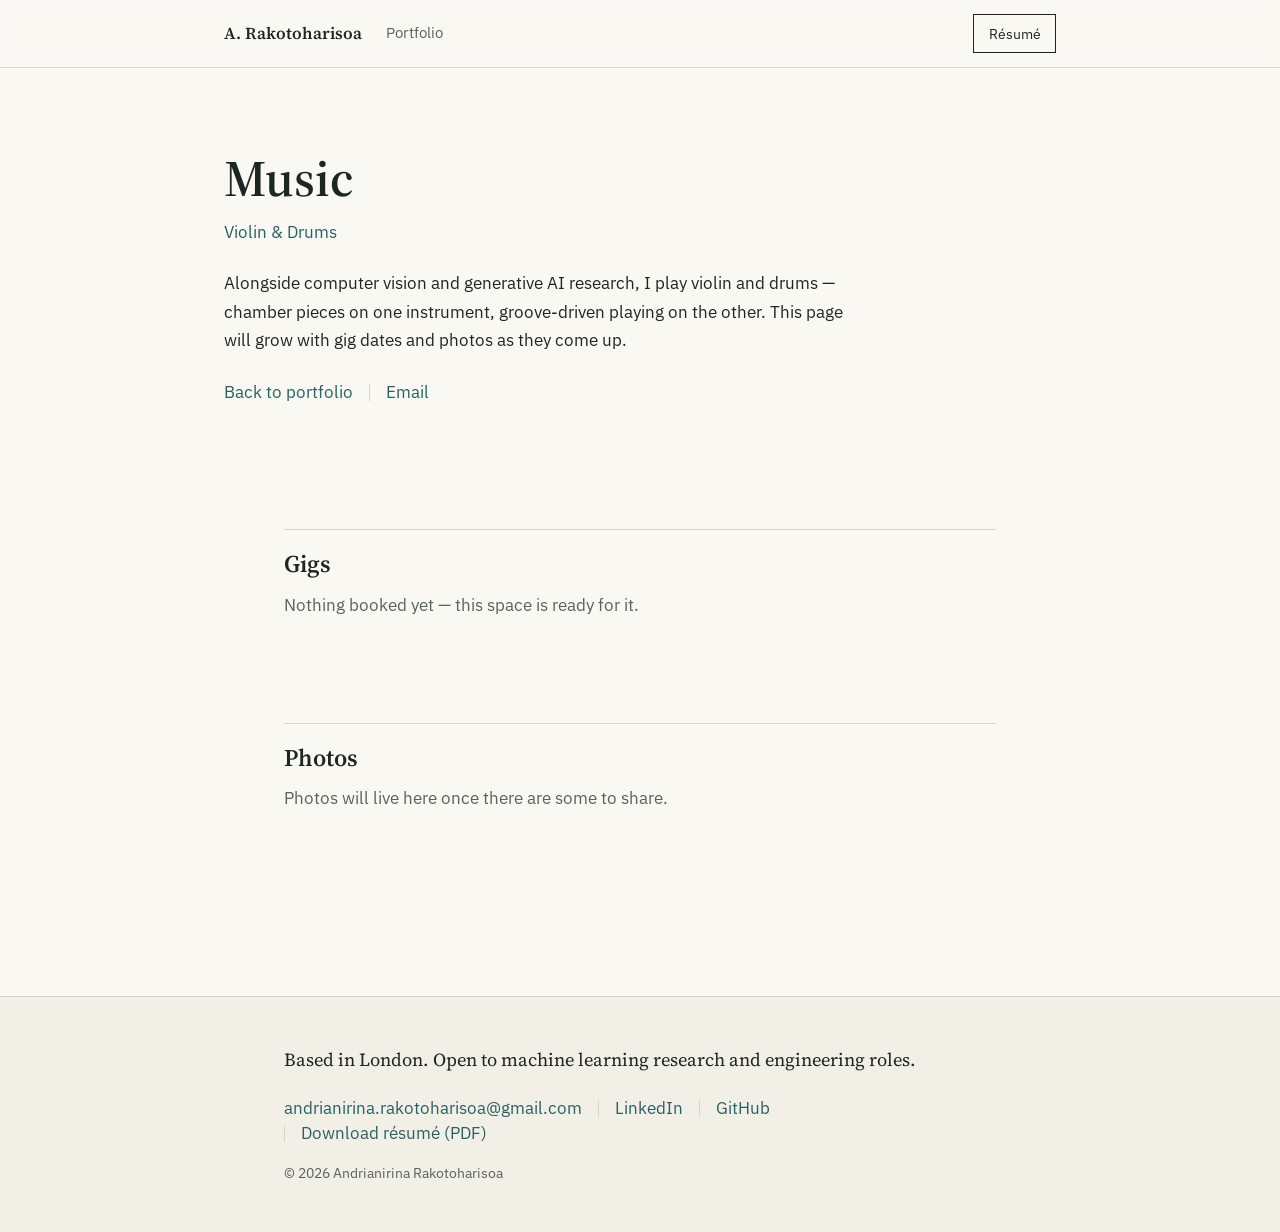
==== music.html @ e031eeb1 "Updated to account for personal interests" ====
<!DOCTYPE html>
<html lang="en">
<head>
<meta charset="UTF-8">
<meta name="viewport" content="width=device-width, initial-scale=1.0">
<title>Music — Andrianirina Rakotoharisoa</title>
<meta name="description" content="Violin and drums, alongside machine learning research — gig dates and photos.">
<link rel="icon" href="data:image/svg+xml,%3Csvg xmlns='http://www.w3.org/2000/svg' viewBox='0 0 32 32'%3E%3Crect width='32' height='32' rx='6' fill='%232C5F63'/%3E%3Ctext x='16' y='22' font-family='Georgia,serif' font-size='15' fill='%23FAF8F3' text-anchor='middle'%3EAR%3C/text%3E%3C/svg%3E">
<link rel="preconnect" href="https://fonts.googleapis.com">
<link rel="preconnect" href="https://fonts.gstatic.com" crossorigin>
<link href="https://fonts.googleapis.com/css2?family=Source+Serif+4:ital,opsz,wght@0,8..60,400;0,8..60,500;0,8..60,600;0,8..60,700;1,8..60,400&family=IBM+Plex+Sans:wght@400;500;600&display=swap" rel="stylesheet">
<link rel="stylesheet" href="style.css">
</head>
<body>

<a class="skip-link" href="#main">Skip to content</a>

<header class="site-header">
  <div class="header-inner">
    <a class="mark" href="index.html">A. Rakotoharisoa</a>
    <nav aria-label="Primary">
      <a href="index.html">Portfolio</a>
    </nav>
    <a class="resume-btn" href="resume.pdf" download>Résumé</a>
  </div>
</header>

<main id="main">

  <section class="hero" id="top">
    <div class="hero-inner">
      <h1>Music</h1>
      <p class="role">Violin &amp; Drums</p>
      <p class="bio">Alongside computer vision and generative AI research, I play violin and drums — chamber pieces on one instrument, groove-driven playing on the other. This page will grow with gig dates and photos as they come up.</p>
      <div class="link-row hero-links">
        <a href="index.html">Back to portfolio</a>
        <a href="mailto:andrianirina.rakotoharisoa@gmail.com">Email</a>
      </div>
    </div>
  </section>

  <section id="gigs" class="section">
    <h2>Gigs</h2>
    <p class="section-note">Nothing booked yet — this space is ready for it.</p>
    <ul class="gig-list">
      <!-- Add a gig like this:
      <li>
        <span class="gig-date">12 Oct 2026</span>
        <span class="gig-details">Venue name, city — violin, chamber quartet</span>
      </li>
      -->
    </ul>
  </section>

  <section id="photos" class="section">
    <h2>Photos</h2>
    <p class="section-note">Photos will live here once there are some to share.</p>
    <div class="photo-grid">
      <!-- Add a photo like this. Put the image file in an /images folder in the repo, then:
      <figure>
        <img src="images/gig-1.jpg" alt="Describe the photo">
        <figcaption>Short caption</figcaption>
      </figure>
      -->
    </div>
  </section>

</main>

<footer id="contact" class="site-footer">
  <div class="footer-inner">
    <p class="footer-lead">Based in London. Open to machine learning research and engineering roles.</p>
    <div class="link-row footer-links">
      <a href="mailto:andrianirina.rakotoharisoa@gmail.com">andrianirina.rakotoharisoa@gmail.com</a>
      <a href="https://www.linkedin.com/in/andrianirina-r-228589144/" target="_blank" rel="noopener">LinkedIn</a>
      <a href="https://github.com/andrianirinarakotoharisoa" target="_blank" rel="noopener">GitHub</a>
      <a href="resume.pdf" download>Download résumé (PDF)</a>
    </div>
    <p class="copyright">© 2026 Andrianirina Rakotoharisoa</p>
  </div>
</footer>

</body>
</html>
---- style.css ----
/* ---------- Tokens ---------- */
:root {
  --paper: #FAF8F3;
  --paper-2: #F2EFE7;
  --ink: #1E2624;
  --ink-muted: #58635D;
  --accent: #2C5F63;
  --accent-tint: #E4EDEC;
  --rule: #DAD4C4;

  --font-serif: "Source Serif 4", Georgia, "Times New Roman", serif;
  --font-sans: "IBM Plex Sans", -apple-system, BlinkMacSystemFont, "Segoe UI", sans-serif;

  --content-width: 760px;
  --wide-width: 880px;
}

/* ---------- Reset ---------- */
* { box-sizing: border-box; }
html { scroll-behavior: auto; }
@media (prefers-reduced-motion: no-preference) {
  html { scroll-behavior: smooth; }
}
body {
  margin: 0;
  background: var(--paper);
  color: var(--ink);
  font-family: var(--font-sans);
  font-size: 17px;
  line-height: 1.65;
  -webkit-font-smoothing: antialiased;
}
h1, h2, h3 { font-family: var(--font-serif); font-weight: 600; line-height: 1.2; margin: 0; }
p { margin: 0 0 1em; }
ul, ol { margin: 0; padding: 0; list-style: none; }
a { color: inherit; text-decoration: none; }
img { max-width: 100%; display: block; }

:focus-visible {
  outline: 2px solid var(--accent);
  outline-offset: 3px;
}

.skip-link {
  position: absolute;
  left: -9999px;
  top: 0;
  background: var(--ink);
  color: var(--paper);
  padding: 0.75em 1em;
  z-index: 100;
}
.skip-link:focus {
  left: 1em;
  top: 1em;
}

/* ---------- Layout helpers ---------- */
.section {
  max-width: var(--content-width);
  margin: 0 auto;
  padding: 4.5rem 1.5rem 0;
  scroll-margin-top: 5rem;
}
.section:last-of-type { padding-bottom: 4.5rem; }
.section h2 {
  font-size: 1.5rem;
  border-top: 1px solid var(--rule);
  padding-top: 1.25rem;
  margin-bottom: 1.75rem;
}
.section-note {
  color: var(--ink-muted);
  margin-top: -1rem;
  margin-bottom: 2rem;
  max-width: 56ch;
}

/* ---------- Link rows (contact, footer, languages) ---------- */
.link-row {
  display: flex;
  flex-wrap: wrap;
  row-gap: 0.5rem;
}
.link-row a,
.link-row span {
  padding: 0 1rem;
  border-left: 1px solid var(--rule);
  line-height: 1;
}
.link-row a:first-child,
.link-row span:first-child {
  padding-left: 0;
  border-left: none;
}
.link-row a {
  color: var(--accent);
}
.link-row a:hover,
.link-row a:focus-visible {
  text-decoration: underline;
}
.link-row span {
  color: var(--ink-muted);
  font-size: 0.9rem;
}

/* ---------- Header / nav ---------- */
.site-header {
  position: sticky;
  top: 0;
  z-index: 10;
  background: rgba(250, 248, 243, 0.92);
  backdrop-filter: blur(6px);
  border-bottom: 1px solid var(--rule);
}
.header-inner {
  max-width: var(--wide-width);
  margin: 0 auto;
  padding: 0.9rem 1.5rem;
  display: flex;
  align-items: center;
  gap: 1.5rem;
}
.mark {
  font-family: var(--font-serif);
  font-weight: 600;
  font-size: 1.05rem;
  white-space: nowrap;
}
.site-header nav {
  display: flex;
  flex-wrap: wrap;
  gap: 0.25rem 1.1rem;
  margin-right: auto;
  font-size: 0.92rem;
}
.site-header nav a {
  color: var(--ink-muted);
  padding: 0.2rem 0;
  border-bottom: 1px solid transparent;
}
.site-header nav a:hover,
.site-header nav a:focus-visible {
  color: var(--ink);
}
.site-header nav a.active {
  color: var(--accent);
  border-bottom-color: var(--accent);
}
.resume-btn {
  border: 1px solid var(--ink);
  padding: 0.4rem 0.9rem;
  font-size: 0.9rem;
  white-space: nowrap;
  transition: background 0.15s ease, color 0.15s ease;
}
.resume-btn:hover,
.resume-btn:focus-visible {
  background: var(--ink);
  color: var(--paper);
}

/* ---------- Hero ---------- */
.hero {
  position: relative;
  max-width: var(--wide-width);
  margin: 0 auto;
  padding: 5rem 1.5rem 3.5rem;
  overflow: hidden;
  scroll-margin-top: 5rem;
}
.hero-inner {
  max-width: var(--content-width);
  position: relative;
  z-index: 1;
}
@media (prefers-reduced-motion: no-preference) {
  .hero-inner > * {
    animation: rise 0.7s ease both;
  }
  .hero-inner > *:nth-child(2) { animation-delay: 0.08s; }
  .hero-inner > *:nth-child(3) { animation-delay: 0.16s; }
  .hero-inner > *:nth-child(4) { animation-delay: 0.24s; }
}
@keyframes rise {
  from { opacity: 0; transform: translateY(10px); }
  to { opacity: 1; transform: translateY(0); }
}
.hero h1 {
  font-size: clamp(2.1rem, 4.6vw, 3.2rem);
  margin-bottom: 0.6rem;
}
.hero .role {
  font-size: 1.05rem;
  color: var(--accent);
  margin-bottom: 1.4rem;
}
.hero .bio {
  font-size: 1.08rem;
  max-width: 62ch;
  margin-bottom: 1.8rem;
}
.orbit-decoration {
  position: absolute;
  top: -60px;
  right: -80px;
  width: 420px;
  height: 420px;
  pointer-events: none;
}
.orbit-decoration ellipse {
  fill: none;
  stroke: var(--accent);
  stroke-opacity: 0.32;
  stroke-width: 1.2;
}
.orbit-decoration circle {
  fill: var(--accent);
  fill-opacity: 0.55;
}
@media (max-width: 820px) {
  .orbit-decoration { width: 280px; height: 280px; top: -40px; right: -60px; opacity: 0.7; }
}
@media (max-width: 560px) {
  .orbit-decoration { display: none; }
}

/* ---------- Selected work ---------- */
.work-list {
  display: flex;
  flex-direction: column;
  gap: 2rem;
}
.work-item {
  border-left: 2px solid var(--accent);
  padding-left: 1.25rem;
}
.work-item h3 {
  font-size: 1.15rem;
  margin-bottom: 0.5rem;
}
.work-meta {
  color: var(--ink-muted);
  font-size: 0.92rem;
  margin-bottom: 0;
}

.currently-list {
  display: flex;
  flex-direction: column;
  gap: 0.5rem;
  margin-top: 0.75rem;
}
.currently-list li {
  position: relative;
  padding-left: 1.1rem;
  color: var(--ink-muted);
  font-size: 0.95rem;
}
.currently-list li::before {
  content: "";
  position: absolute;
  left: 0;
  top: 0.6em;
  width: 5px;
  height: 5px;
  background: var(--rule);
  border-radius: 50%;
}

/* ---------- Inline links within body copy ---------- */
.section p a,
.hero-inner .bio a {
  color: var(--accent);
  text-decoration: underline;
  text-decoration-color: var(--rule);
  text-underline-offset: 3px;
}
.section p a:hover,
.section p a:focus-visible,
.hero-inner .bio a:hover,
.hero-inner .bio a:focus-visible {
  text-decoration-color: currentColor;
}

/* ---------- Music page: gigs & photos ---------- */
.gig-list {
  display: flex;
  flex-direction: column;
}
.gig-list li {
  display: flex;
  flex-wrap: wrap;
  gap: 0.4rem 1.5rem;
  border-top: 1px solid var(--rule);
  padding: 1rem 0;
}
.gig-date {
  color: var(--ink-muted);
  font-size: 0.9rem;
  min-width: 110px;
}
.gig-details { flex: 1; }

.photo-grid {
  display: grid;
  grid-template-columns: repeat(auto-fit, minmax(180px, 1fr));
  gap: 1.5rem;
}
.photo-grid figure { margin: 0; }
.photo-grid img {
  width: 100%;
  height: auto;
  display: block;
}
.photo-grid figcaption {
  font-size: 0.85rem;
  color: var(--ink-muted);
  margin-top: 0.5rem;
}

/* ---------- Timeline (experience) ---------- */
.timeline {
  display: flex;
  flex-direction: column;
  gap: 2.5rem;
}
.timeline > li {
  display: grid;
  grid-template-columns: 150px 1fr;
  gap: 1.5rem;
}
.tl-date {
  color: var(--ink-muted);
  font-size: 0.9rem;
  padding-top: 0.2rem;
}
.tl-content h3 {
  font-size: 1.1rem;
  margin-bottom: 0.3rem;
}
.tl-org {
  color: var(--accent);
  font-size: 0.92rem;
  margin-bottom: 0.7rem;
}
.tl-content ul {
  display: flex;
  flex-direction: column;
  gap: 0.5rem;
}
.tl-content li {
  position: relative;
  padding-left: 1.1rem;
}
.tl-content li::before {
  content: "";
  position: absolute;
  left: 0;
  top: 0.6em;
  width: 5px;
  height: 5px;
  background: var(--rule);
  border-radius: 50%;
}
@media (max-width: 640px) {
  .timeline > li { grid-template-columns: 1fr; gap: 0.4rem; }
  .tl-date { font-size: 0.85rem; }
}

/* ---------- Publications ---------- */
.pub-list {
  display: flex;
  flex-direction: column;
}
.pub-list li {
  padding: 1.25rem 0;
  border-top: 1px solid var(--rule);
}
.pub-list li:last-child {
  border-bottom: 1px solid var(--rule);
}
.pub-title {
  font-family: var(--font-serif);
  font-size: 1.05rem;
  margin-bottom: 0.3rem;
}
.pub-authors {
  color: var(--ink-muted);
  font-size: 0.92rem;
  margin-bottom: 0.2rem;
}
.pub-venue {
  color: var(--ink-muted);
  font-size: 0.92rem;
  margin-bottom: 0;
}
.pub-venue a {
  color: var(--accent);
}
.pub-venue a:hover,
.pub-venue a:focus-visible {
  text-decoration: underline;
}

/* ---------- Education ---------- */
.edu-list {
  display: flex;
  flex-direction: column;
  gap: 2rem;
  margin-bottom: 1.5rem;
}
.edu-list h3 {
  font-size: 1.1rem;
  margin-bottom: 0.3rem;
}
.edu-org {
  color: var(--accent);
  font-size: 0.92rem;
  margin-bottom: 0.7rem;
}
.training-note {
  color: var(--ink-muted);
  font-size: 0.92rem;
  border-top: 1px solid var(--rule);
  padding-top: 1.25rem;
}

/* ---------- Skills ---------- */
.skills-grid {
  display: grid;
  grid-template-columns: repeat(auto-fit, minmax(200px, 1fr));
  gap: 1.75rem 2rem;
}
.skills-grid h3 {
  font-size: 0.95rem;
  color: var(--accent);
  margin-bottom: 0.35rem;
}
.skills-grid p {
  font-size: 0.95rem;
  color: var(--ink-muted);
  margin-bottom: 0;
}

/* ---------- Footer ---------- */
.site-footer {
  background: var(--paper-2);
  border-top: 1px solid var(--rule);
  margin-top: 5rem;
}
.footer-inner {
  max-width: var(--content-width);
  margin: 0 auto;
  padding: 3rem 1.5rem;
}
.footer-lead {
  font-family: var(--font-serif);
  font-size: 1.15rem;
  margin-bottom: 1.5rem;
}
.footer-links {
  margin-bottom: 1.25rem;
}
.languages {
  margin-bottom: 1.75rem;
}
.copyright {
  color: var(--ink-muted);
  font-size: 0.85rem;
  margin-bottom: 0;
}
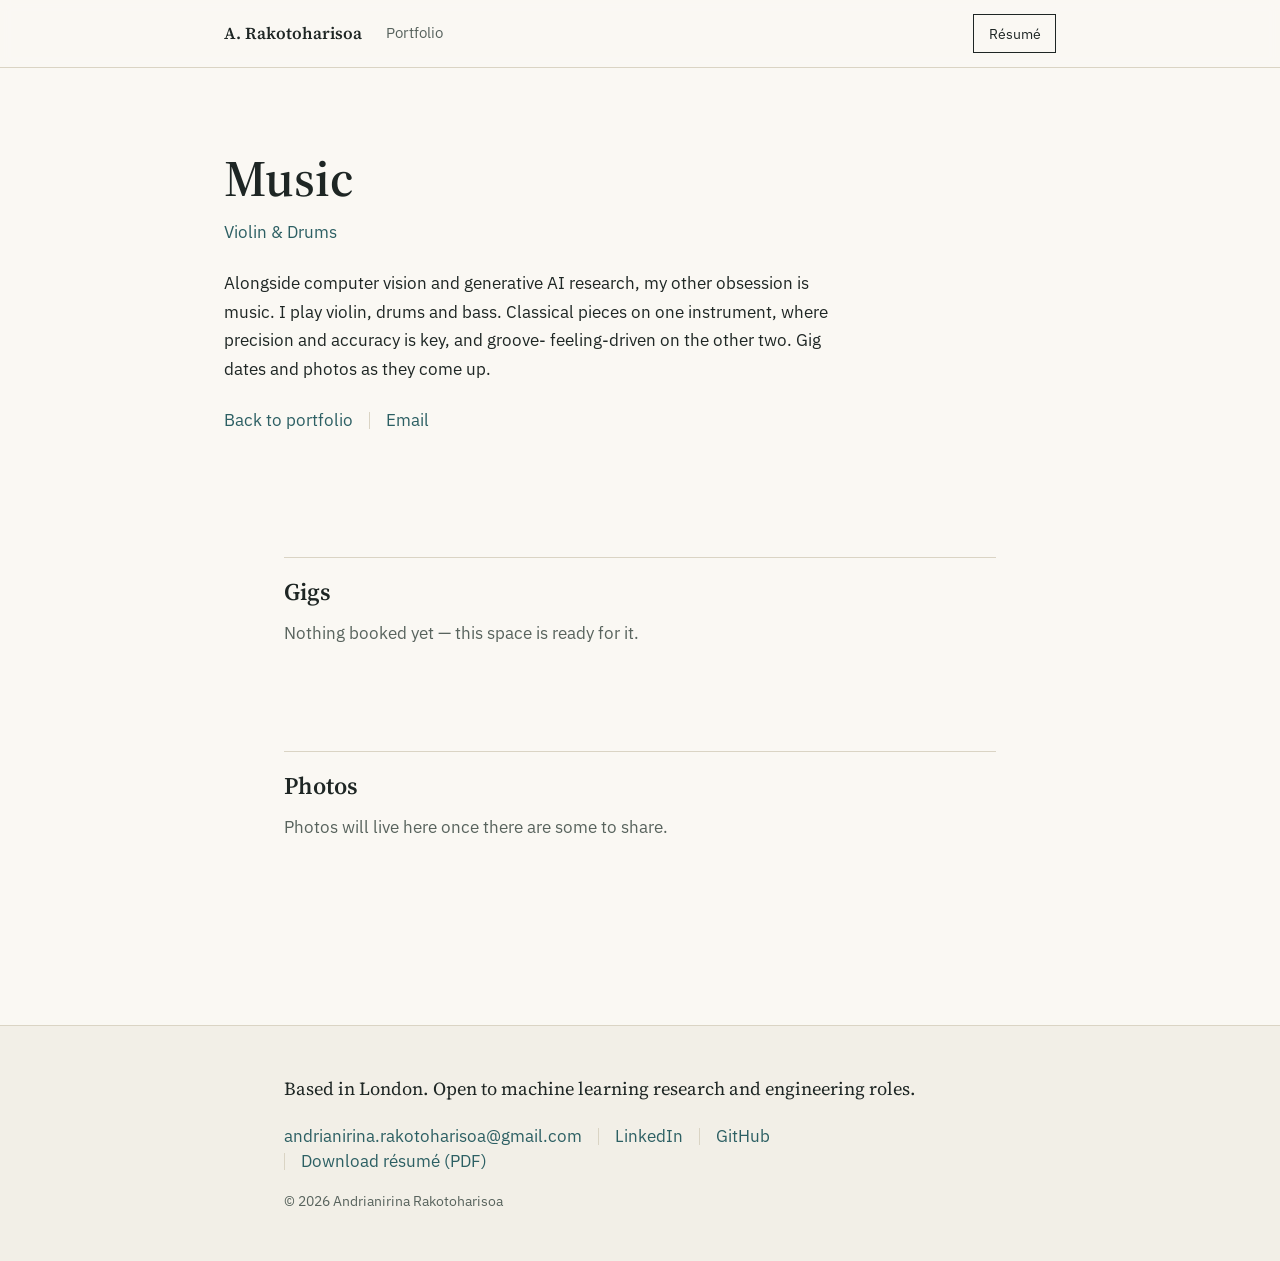
==== commit 004d47d6: "Added doi and personal details" ====
--- a/music.html
+++ b/music.html
@@ -31,7 +31,7 @@
     <div class="hero-inner">
       <h1>Music</h1>
       <p class="role">Violin &amp; Drums</p>
-      <p class="bio">Alongside computer vision and generative AI research, I play violin and drums — chamber pieces on one instrument, groove-driven playing on the other. This page will grow with gig dates and photos as they come up.</p>
+      <p class="bio">Alongside computer vision and generative AI research, my other obsession is music. I play violin, drums and bass. Classical pieces on one instrument, where precision and accuracy is key, and groove- feeling-driven on the other two. Gig dates and photos as they come up.</p>
       <div class="link-row hero-links">
         <a href="index.html">Back to portfolio</a>
         <a href="mailto:andrianirina.rakotoharisoa@gmail.com">Email</a>
--- a/style.css
+++ b/style.css
@@ -160,6 +160,26 @@
   background: var(--ink);
   color: var(--paper);
 }
+@media (max-width: 720px) {
+  .header-inner {
+    flex-wrap: wrap;
+    padding: 0.7rem 1rem 0;
+    gap: 0.5rem 1rem;
+  }
+  .mark { margin-right: auto; }
+  .resume-btn { padding: 0.3rem 0.75rem; font-size: 0.85rem; }
+  .site-header nav {
+    order: 3;
+    width: 100%;
+    margin-right: 0;
+    flex-wrap: nowrap;
+    overflow-x: auto;
+    scrollbar-width: none;
+    padding-bottom: 0.5rem;
+  }
+  .site-header nav::-webkit-scrollbar { display: none; }
+  .site-header nav a { white-space: nowrap; }
+}
 
 /* ---------- Hero ---------- */
 .hero {
